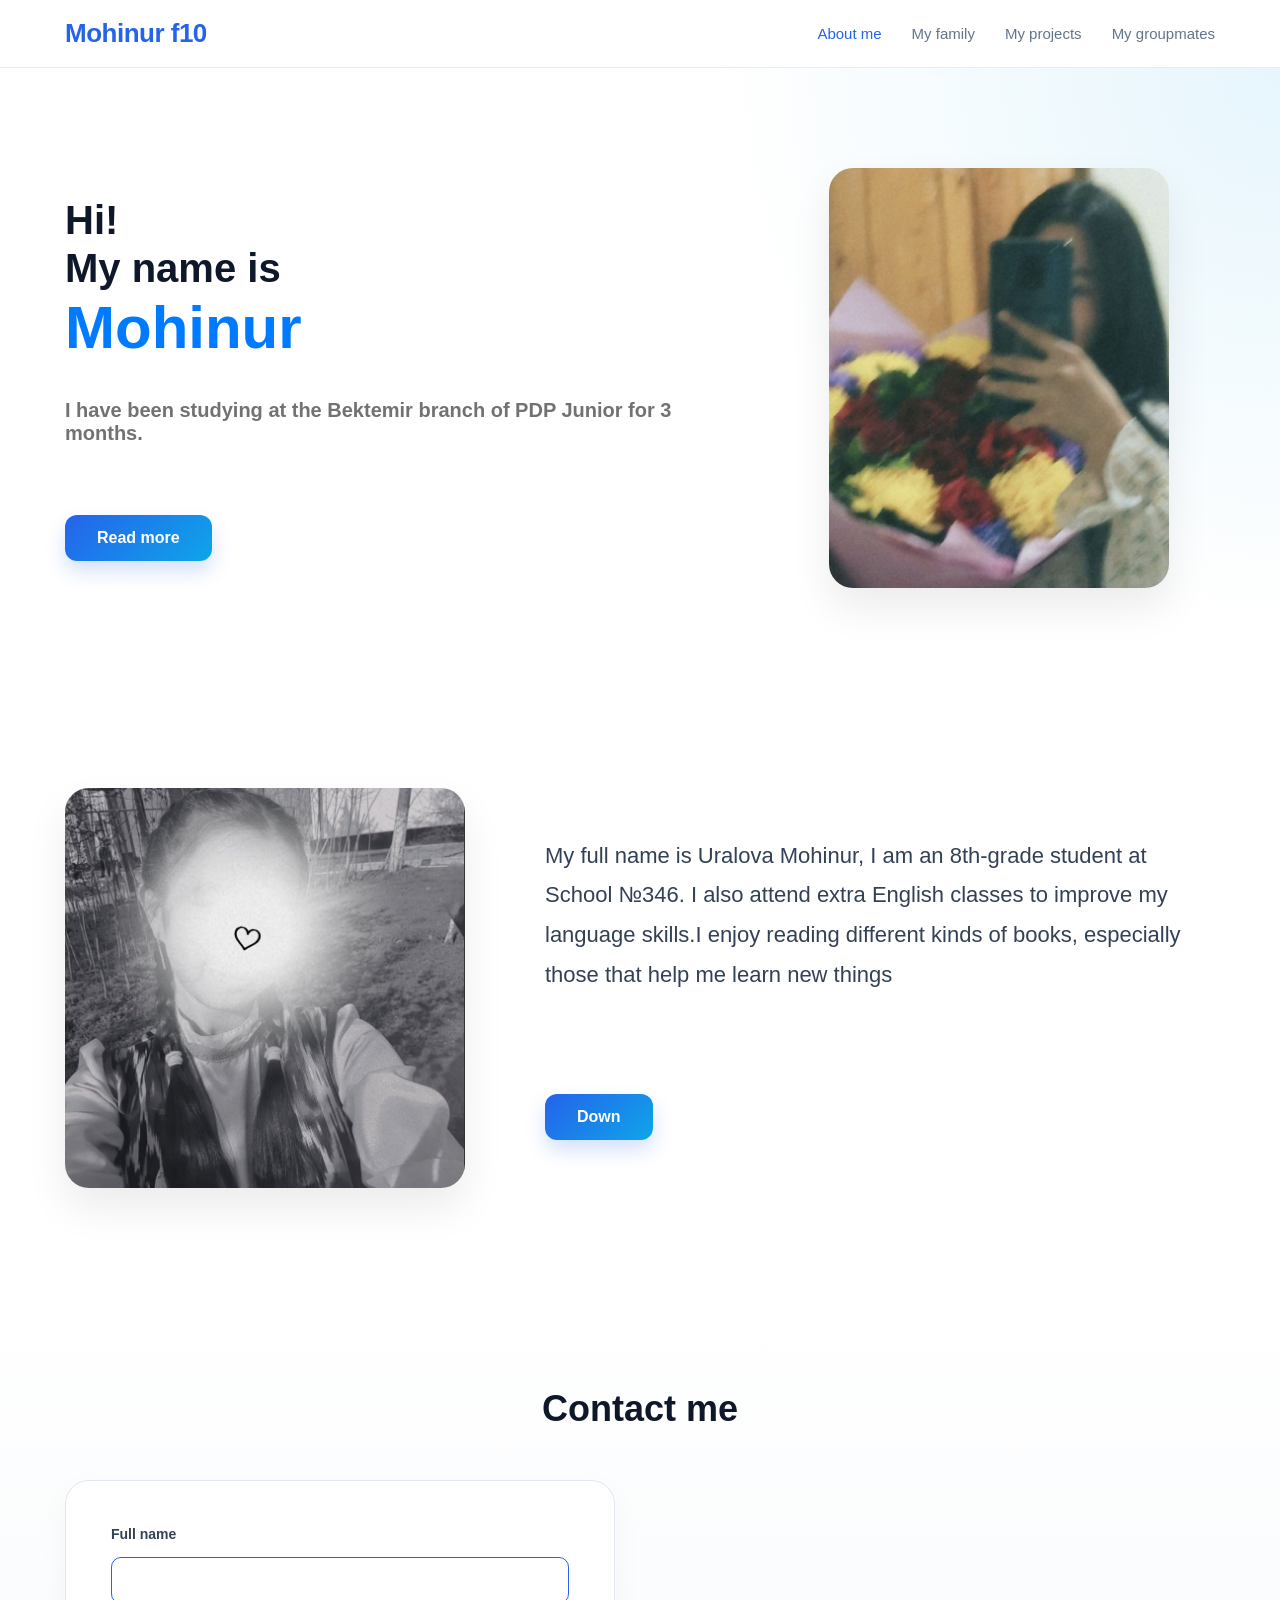
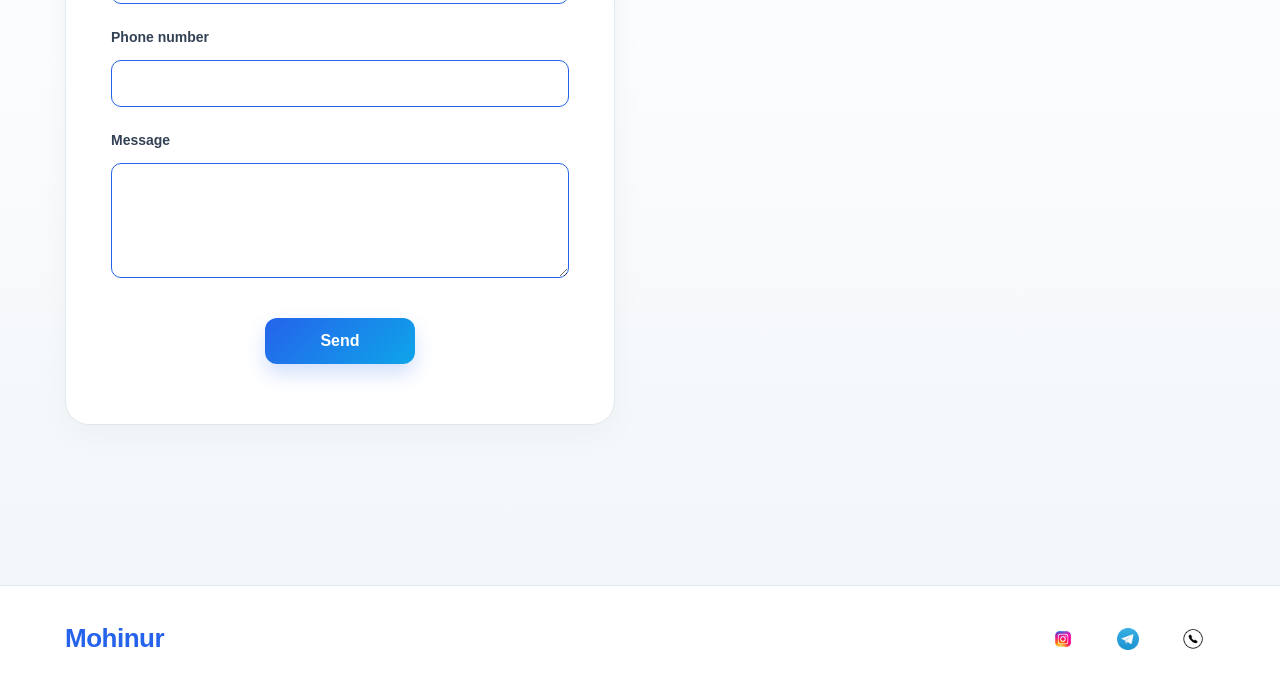
==== index.html @ f9b9dc51 "navar changed" ====
<!doctype html>
<html lang="en">
  <head>
    <meta charset="UTF-8" />
    <meta name="viewport" content="width=device-width, initial-scale=1.0" />
    <title>Portfolio</title>
    <link rel="stylesheet" href="style.css" />
  </head>
  <body>
    <header class="site-header">
      <div class="container">
        <div class="header-wrapper">
          <a class="logo-link" href="./index.html"> Mohinur f10</a>

          <nav class="navbar">
            <ul class="navbar-list">
              <li class="navbar-item">
                <a class="navbar-link active" href="./index.html"> About me </a>
              </li>
              <li class="navbar-item">
                <a class="navbar-link" href="./family.html"> My family </a>
              </li>
              <li class="navbar-item">
                <a class="navbar-link" href="./project.html">My projects</a>
              </li>
              <li class="navbar-item">
                <a class="navbar-link" href="./groupmates.html">
                  My groupmates
                </a>
              </li>
            </ul>
          </nav>
        </div>
      </div>
    </header>
    <main>
      <section class="aboutme">
        <div class="container">
          <div class="aboutme-wrapper">
            <div class="aboutme-text-wrapper">
              <h1 class="aboutme-title">
                Hi! <br />
                My name is
                <br />
                <span class="aboutme-span"> Mohinur </span>
              </h1>

              <p class="aboutme-desc">
                I have been studying at the Bektemir branch of PDP Junior for 3
                months.
              </p>

              <button class="btn">Read more</button>
            </div>

            <div class="img-box">
              <img class="aboutme-img" src="./images/me.jpg" alt="" />
            </div>
          </div>
        </div>
      </section>
      <section class="more" id="more">
        <div class="container">
          <div class="more-wrapper">
            <img class="more-img" src="./images/mee.png" alt="" />

            <div class="more-texts-wrapper">
              <h2 class="more-title">
                My full name is Uralova Mohinur, I am an 8th-grade student at
                School №346. I also attend extra English classes to improve my
                language skills.I enjoy reading different kinds of books,
                especially those that help me learn new things
              </h2>

              <button class="btn">Down</button>
            </div>
          </div>
        </div>
      </section>
      <section class="data" id="data">
        <center><h2 class="title">Contact me</h2></center>
        <div class="container">
          <div class="data-box">
            <form class="data-form" action="">
              <label for="name">Full name</label>
              <input type="text" />
              <label for="">Phone number</label>
              <input type="tel" />
              <label for="">Message</label>
              <textarea name="" id="" rows="5"></textarea>
              <button class="data-btn">Send</button>
            </form>
          </div>
          <div class="map">
            <iframe
              src="https://www.google.com/maps/embed?pb=!1m14!1m12!1m3!1d320.92900753193686!2d69.33522378059914!3d41.2270824944176!2m3!1f0!2f0!3f0!3m2!1i1024!2i768!4f13.1!5e0!3m2!1sen!2s!4v1778840608033!5m2!1sen!2s"
              width="600"
              height="450"
              style="border: 0"
              allowfullscreen=""
              loading="lazy"
              referrerpolicy="no-referrer-when-downgrade"
            ></iframe>
          </div>
        </div>
      </section>
      <footer>
        <div class="container">
          <div class="footer-wrapper">
            <a class="logo-link" href="./index.html"> Mohinur </a>

            <div class="social-box">
              <a href="index.html">
                <img src="./images/insta.png" alt="" />
              </a>

              <a href="index.html">
                <img src="./images/tg.png" alt="" />
              </a>

              <a href="index.html">
                <img src="./images/tel.png" alt="" />
              </a>
            </div>
          </div>
        </div>
      </footer>
    </main>
  </body>
</html>
---- style.css ----
* {
  margin: 0;
  padding: 0;
  box-sizing: border-box;
  font-family: Verdana, Geneva, Tahoma, sans-serif;
}
.container {
  max-width: 1200px;
  margin: 0 auto;
  padding: 0 25px;
}
.site-header {
  background-color: #ffffff; 
  position: sticky;
  top: 0;
  z-index: 1000;
  border-bottom: 1px solid rgba(226, 232, 240, 0.8);
}

.header-wrapper {
  display: flex;
  justify-content: space-between;
  align-items: center;
  padding: 18px 0;
}
.logo-link {
  font-size: 26px;
  font-weight: 700;
  color: #2563eb;
  text-decoration: none;
  letter-spacing: -0.5px;
}

.navbar-list {
  display: flex;
  list-style: none;
  gap: 30px;
}

.navbar-link {
  text-decoration: none;
  color: #64748b;
  font-weight: 500;
  font-size: 15px;
  transition: all 0.3s ease;
  position: relative;
  padding: 5px 0;
}

.navbar-link:hover,
.navbar-link.active {
  color: #2563eb;
}
.navbar-link::after {
  position: absolute;
  width: 0;
  height: 2px;
  bottom: 0;
  left: 0;
  background-color: #2563eb;
  transition: width 0.3s ease;
}

.navbar-link:hover::after,
.navbar-link.active::after {
  width: 100%;
}
.aboutme {
  padding: 100px 0;
  background: radial-gradient(
    circle at top right,
    rgba(14, 165, 233, 0.1),
    transparent 40%
  );
}
.aboutme-wrapper {
  display: flex;
  align-items: center;
  justify-content: space-between;
  gap: 70px;
}
.aboutme-text-wrapper {
  flex: 1.2;
}
.aboutme-title {
  font-size: 40px;
  font-weight: 700;
  line-height: 1.2;
  color: #0f172a;
  margin-bottom: 35px;
}
.aboutme-span {
  margin-top: 15px;
  color: #007bff;
  font-size: 60px;
  font-family: "Bebas Neue", sans-serif;
}
.aboutme-desc {
  font-size: 20px;
  font-weight: 600;
  color: rgb(116, 113, 113);
}
.btn {
  display: inline-block;
  background: linear-gradient(135deg, #2563eb, #0ea5e9, #0f172a);
  background-size: 200% 200%;
  color: #ffffff;
  padding: 14px 32px;
  text-decoration: none;
  border-radius: 12px;
  font-weight: 600;
  font-size: 16px;
  border: none;
  cursor: pointer;
  box-shadow: 0 10px 20px rgba(37, 99, 235, 0.2);
  transition: all 0.3s ease;
  margin-top: 70px;
}
.btn:hover {
  background-position: right center;
  color: #5383f3;
  box-shadow: 0 4px 15px rgba(252, 0, 255, 0.3);
  animation-name: gradientFlow;
  animation-duration: 3s;
  animation-timing-function: ease;
  animation-iteration-count: infinite;
}
@keyframes gradientFlow {
  0% {
    background-position: 0% 50%;
  }
  50% {
    background-position: 100% 50%;
  }
  100% {
    background-position: 0% 50%;
  }
}
.img-box {
  flex: 0.8;
  position: relative;
  display: flex;
  justify-content: center;
}
.aboutme-img {
  width: 340px;
  height: 420px;
  object-fit: cover;
  border-radius: 24px;
  box-shadow: 0 20px 40px rgba(0, 0, 0, 0.08);
  transition: 0.3s;
}
.aboutme-img:hover {
  background-position: right center;
  box-shadow: 0 4px 15px #1c4876;
  animation-name: img;
  animation-duration: 3s;
  animation-timing-function: ease;
  animation-iteration-count: infinite;
}
.more {
  padding: 100px 0;
  background-color: #ffffff;
}

.more-wrapper {
  display: flex;
  align-items: center;
  gap: 80px;
}

.more-img {
  width: 400px;
  height: 400px;
  object-fit: cover;
  border-radius: 24px;
  box-shadow: 0 20px 40px rgba(0, 0, 0, 0.08);
  transition: 0.3s;
}
.more-img:hover {
  background-position: right center;
  box-shadow: 0 4px 15px #021f3e;
}

.more-texts-wrapper {
  flex: 1;
}

.more-title {
  font-size: 22px;
  font-weight: 500;
  color: #334155;
  line-height: 1.8;
  margin-bottom: 30px;
}
.data .container {
  display: flex;
  justify-content: space-between;
  align-items: flex-start;
  gap: 40px;
}
.data-box {
  flex: 1;
  margin: 0;
  max-width: 550px;
  margin: 0 auto 60px auto;
  background: #ffffffff;
  padding: 45px;
  border-radius: 24px;
  box-shadow: 0 10px 30px rgba(15, 23, 42, 0.04);
  border: 1px solid #e2e8f0;
}
.map {
  flex: 1;
  width: 100%;
  margin-top: 20px;
}
.map iframe {
  width: 100%;
  height: 450px;
  border-radius: 15px;
}
.data {
  padding: 100px 0;
  background: linear-gradient(180deg, #ffffff, #f3f7fa);
}
.title {
  align-items: center;
  font-size: 36px;
  font-weight: 700;
  color: #0f172a;
  margin-bottom: 50px;
}
.data-form {
  display: flex;
  flex-direction: column;
  gap: 25px;
}
.data-form label {
  font-weight: 600;
  font-size: 14px;
  color: #334155;
  margin-bottom: -10px;
}
.data-form textarea {
  padding: 14px 18px;
  outline: none;
  font-size: 15px;
  border-radius: 10px;
  border: 1px solid #2563eb;
}
.data-form input {
  padding: 14px 18px;
  outline: none;
  font-size: 15px;
  border-radius: 10px;
  border: 1px solid #2563eb;
  transition: all 0.3s ease;
}
.data-form input:focus,
.data-form textarea:focus {
  border-color: #2563eb;
  background-color: #ffffff;
  box-shadow: 0 0 0 4px rgba(37, 99, 235, 0.1);
}
.data-btn {
  display: inline-block;
  background: linear-gradient(135deg, #2563eb, #0ea5e9, #0f172a);
  background-size: 200% 200%;
  color: #ffffff;
  padding: 14px 32px;
  text-decoration: none;
  border-radius: 12px;
  font-weight: 600;
  font-size: 16px;
  border: none;
  cursor: pointer;
  box-shadow: 0 10px 20px rgba(37, 99, 235, 0.2);
  transition: all 0.3s ease;
  width: 150px;
  margin: 15px auto;
}
.data-btn:hover {
  background-position: right center;
  color: #5383f3;
  box-shadow: 0 4px 15px rgba(252, 0, 255, 0.3);
  animation-name: gradientFlow;
  animation-duration: 3s;
  animation-timing-function: ease;
  animation-iteration-count: infinite;
}
@keyframes gradientFlow {
  0% {
    background-position: 0% 50%;
  }
  50% {
    background-position: 100% 50%;
  }
  100% {
    background-position: 0% 50%;
  }
}
footer {
  background-color: #ffffff;
  border-top: 1px solid #e2e8f0;
  padding: 30px 0;
}
.footer-wrapper {
  display: flex;
  justify-content: space-between;
  align-items: center;
}
.social-box {
  display: flex;
  gap: 20px;
}
.social-box a {
  display: flex;
  align-items: center;
  justify-content: center;
  width: 45px;
  height: 45px;
  transition: 0.3s;
  
}
.social-box a:hover {
  transform: scale(1.5);
}
.social-box img {
  width: 22px;
  height: 22px;
}
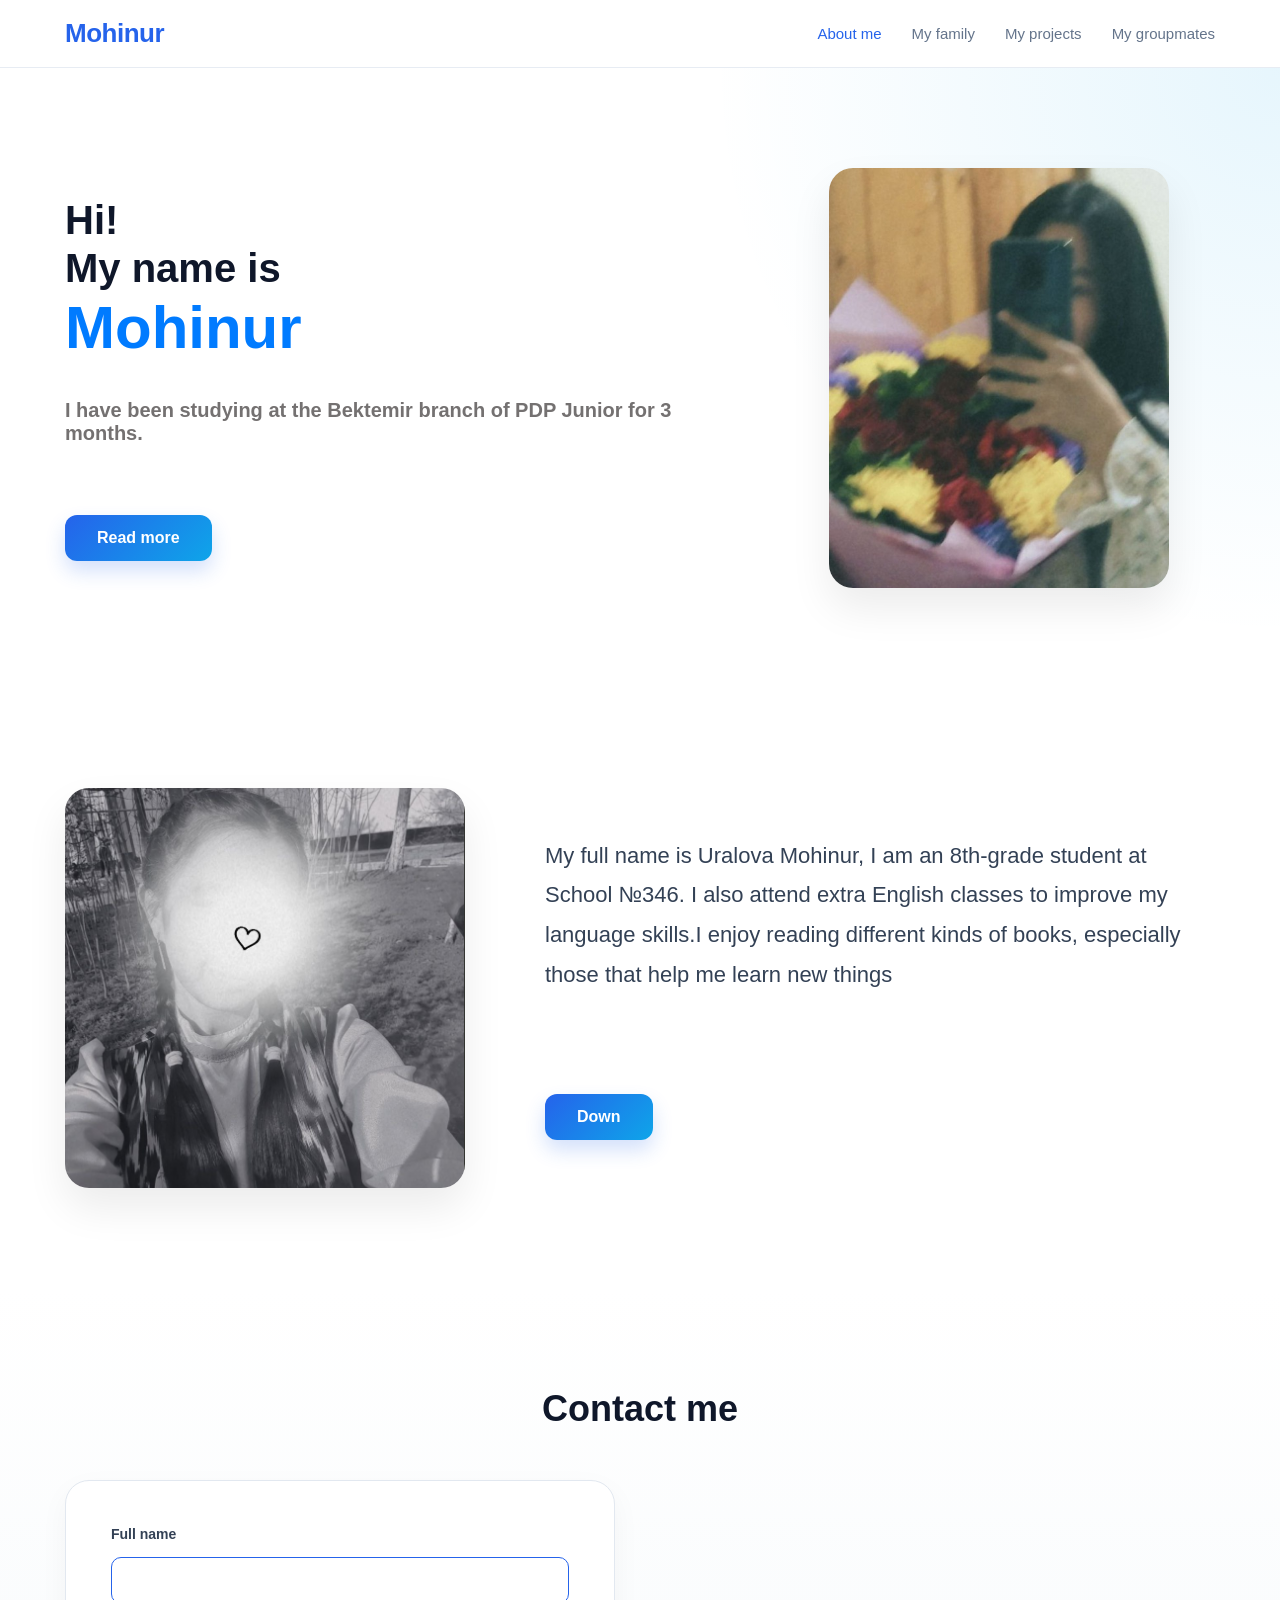
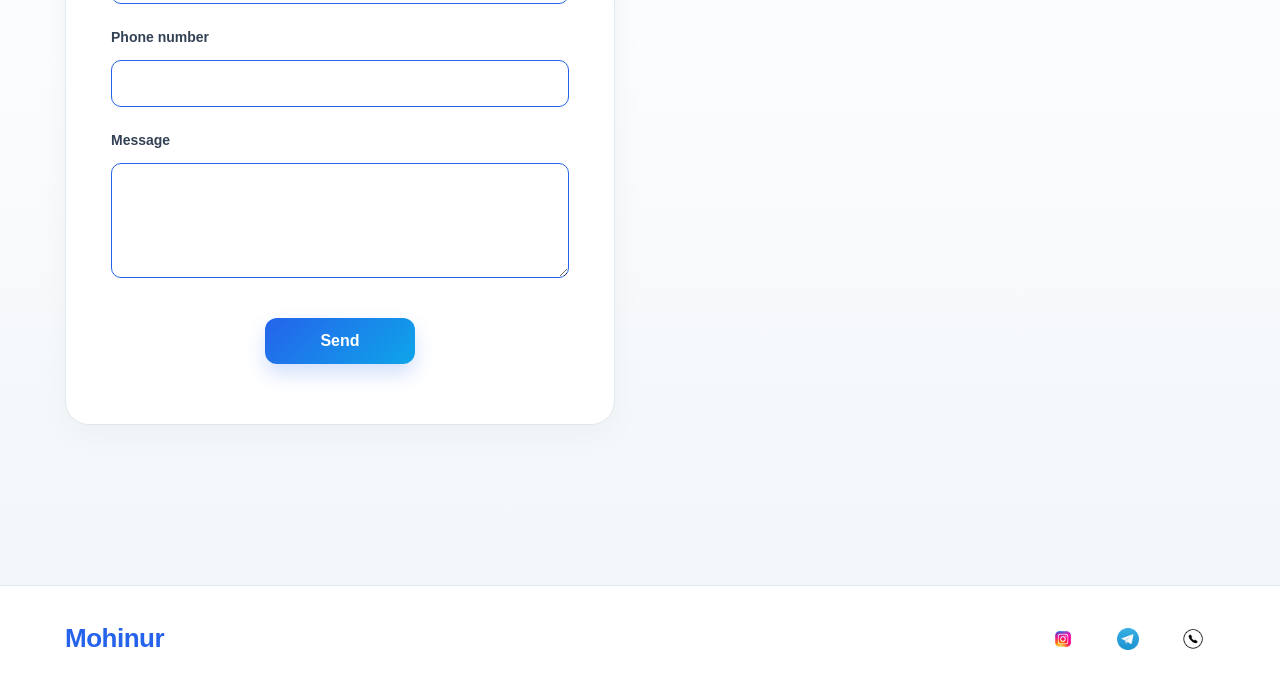
==== commit 3ad2148d: "changed" ====
--- a/index.html
+++ b/index.html
@@ -10,7 +10,7 @@
     <header class="site-header">
       <div class="container">
         <div class="header-wrapper">
-          <a class="logo-link" href="./index.html"> Mohinur f10</a>
+          <a class="logo-link" href="./index.html"> Mohinur</a>
 
           <nav class="navbar">
             <ul class="navbar-list">
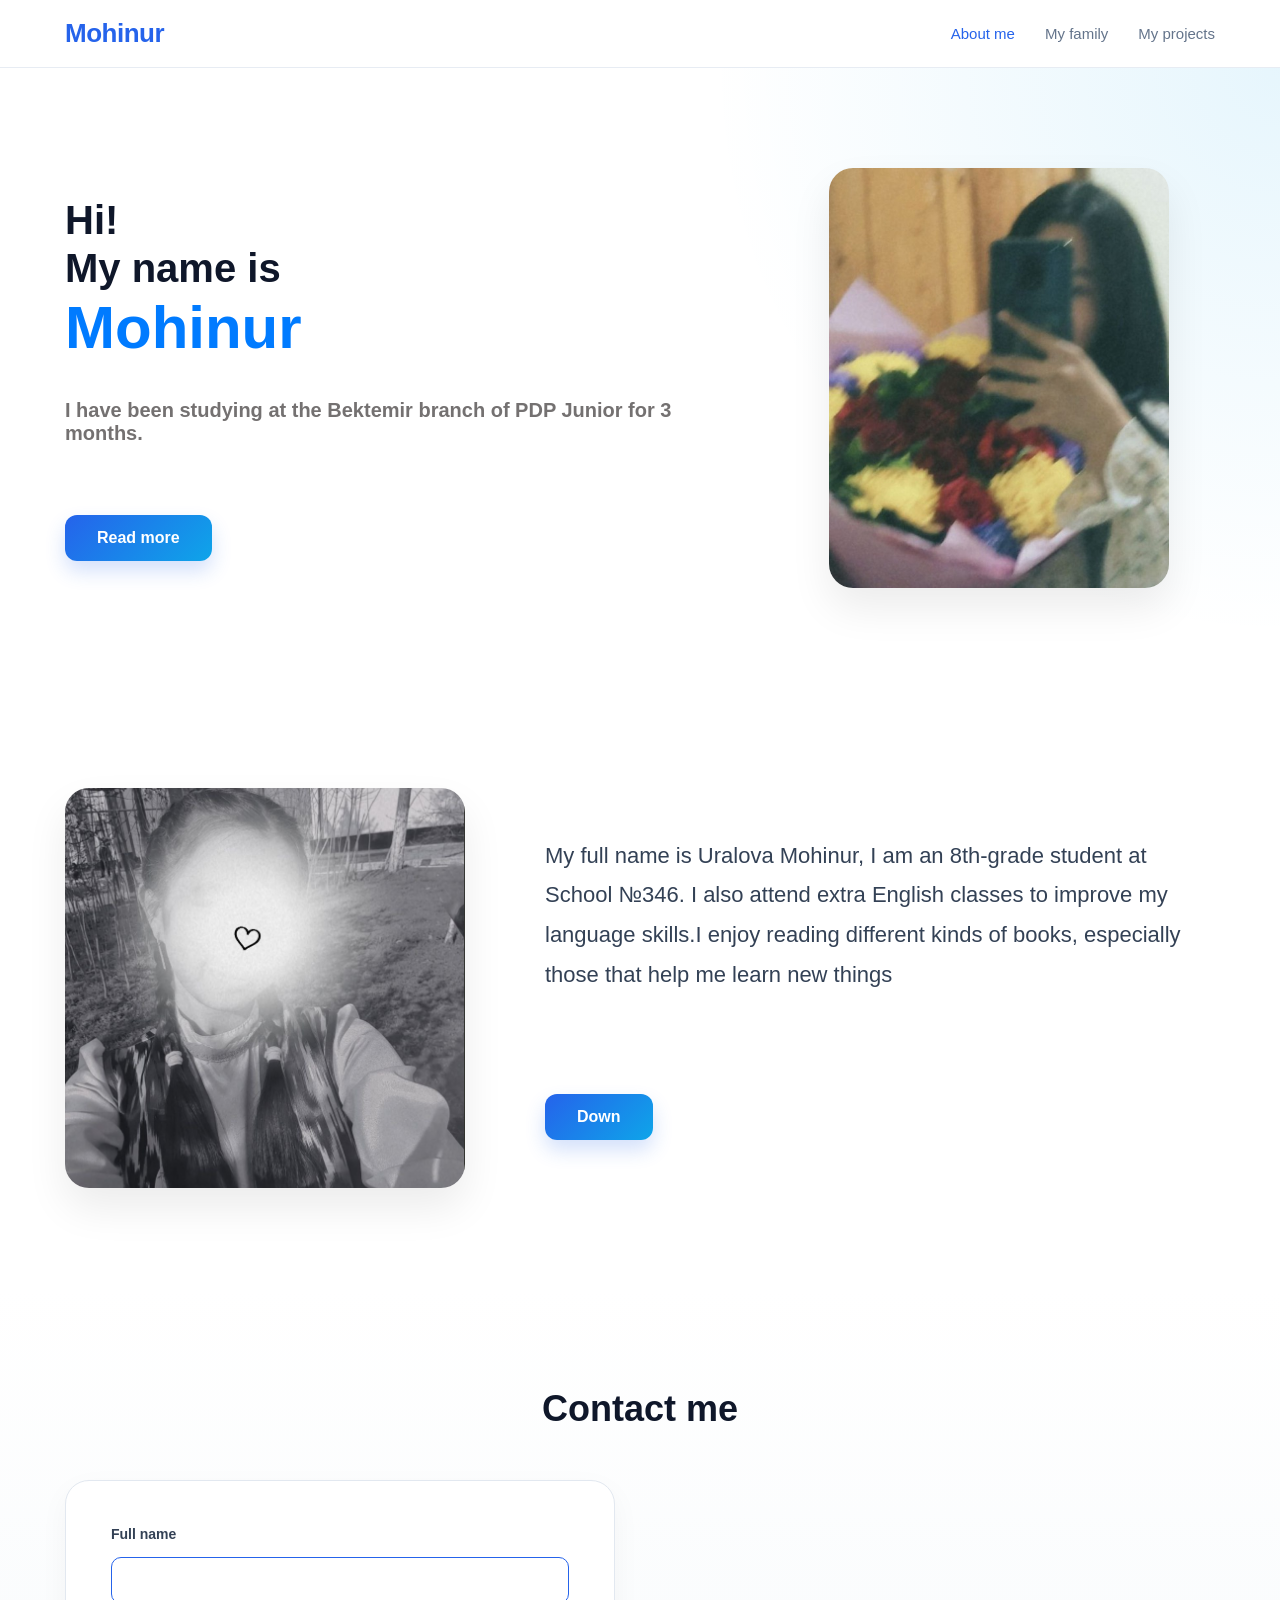
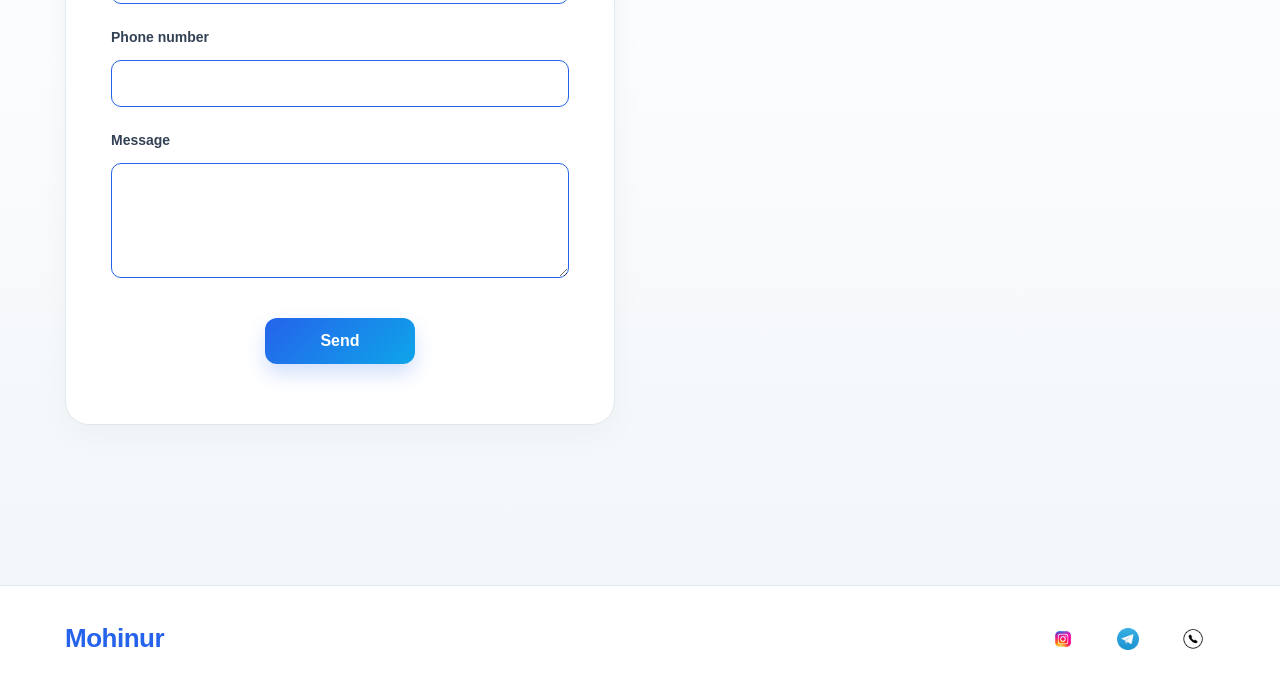
==== commit c737a6b2: "li and a changed" ====
--- a/index.html
+++ b/index.html
@@ -22,11 +22,7 @@
               </li>
               <li class="navbar-item">
                 <a class="navbar-link" href="./project.html">My projects</a>
-              </li>
-              <li class="navbar-item">
-                <a class="navbar-link" href="./groupmates.html">
-                  My groupmates
-                </a>
+             
               </li>
             </ul>
           </nav>
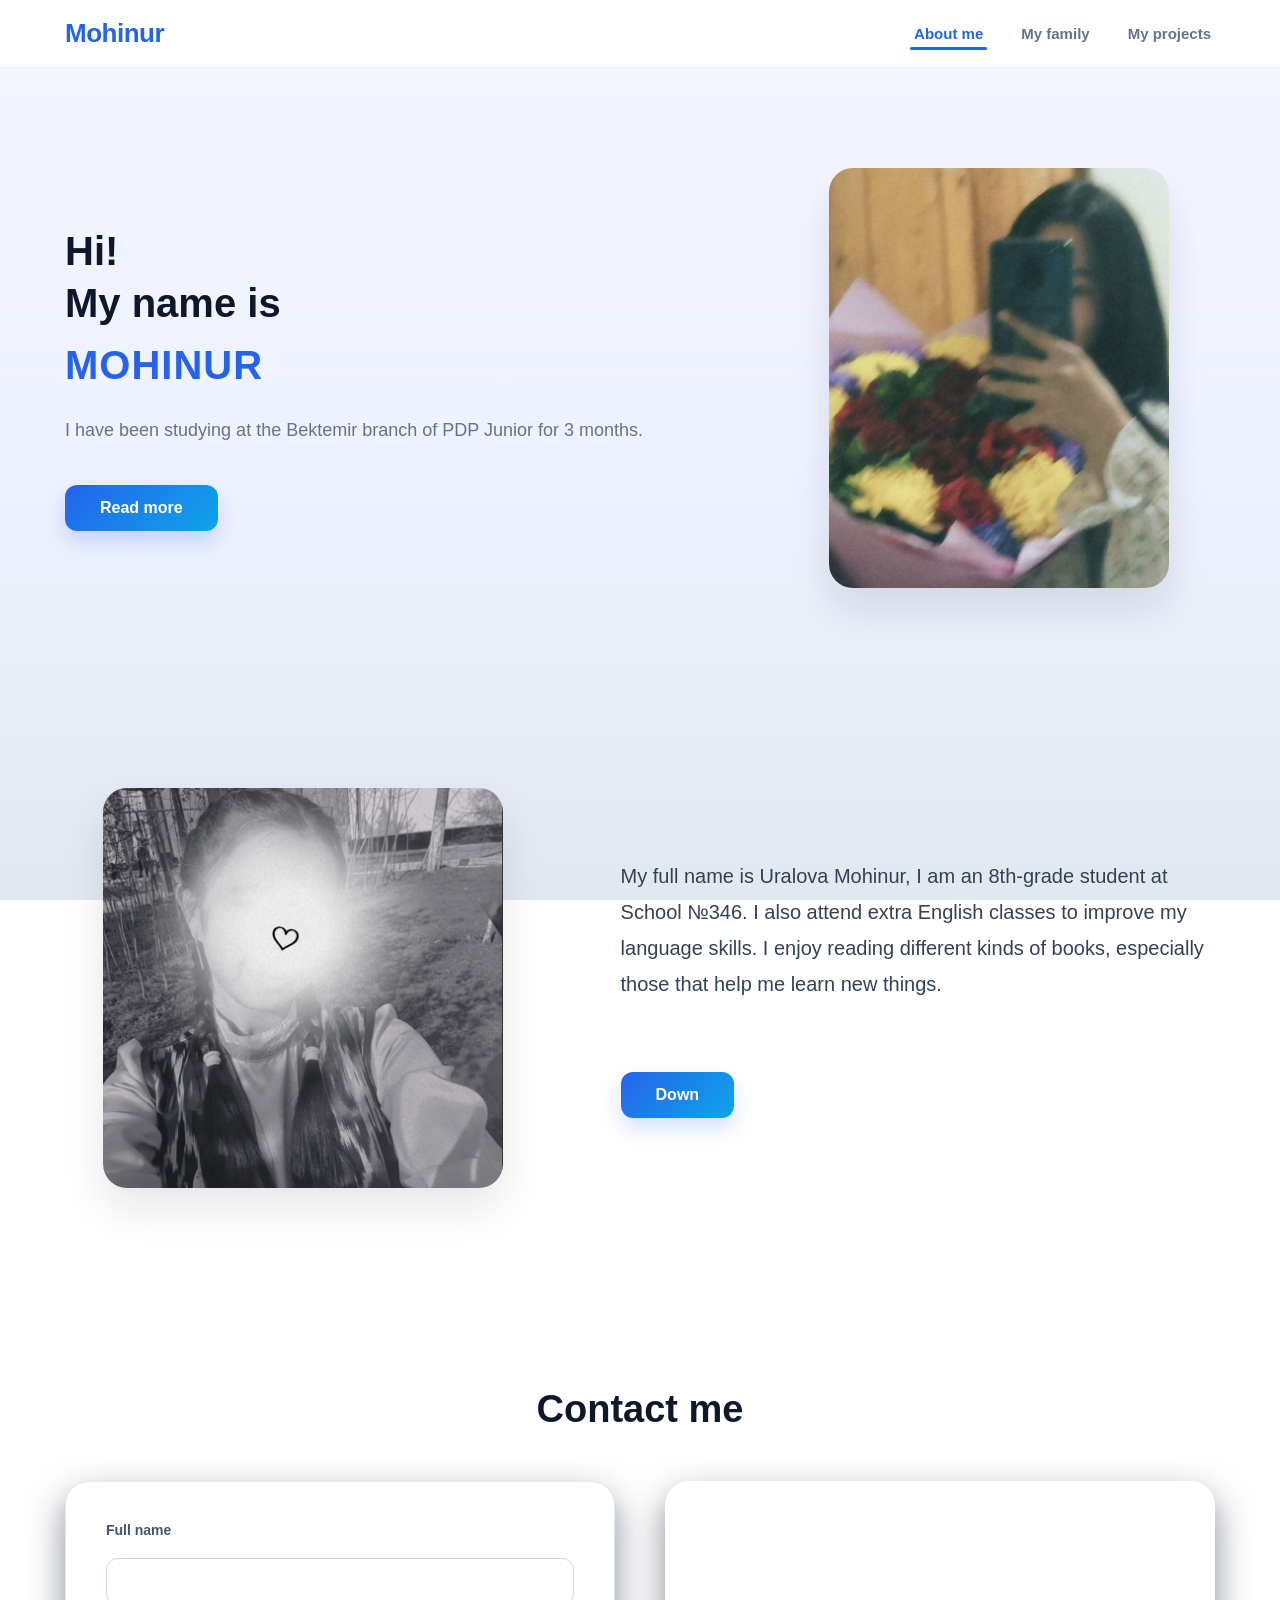
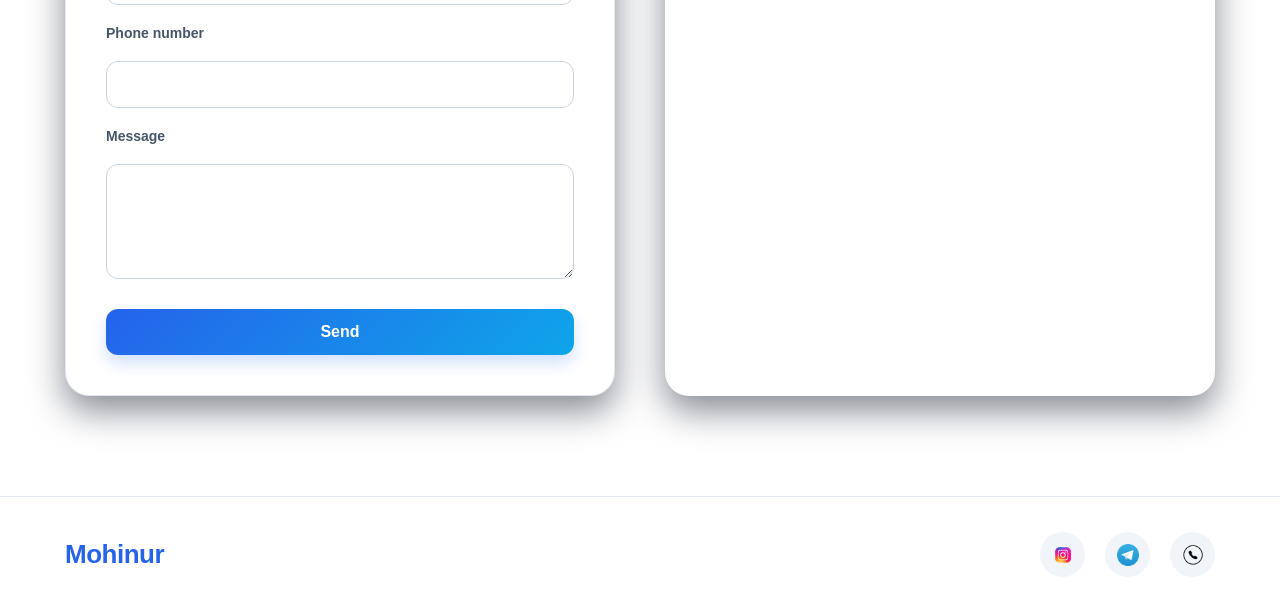
==== commit 0b5da997: "html and css changed" ====
--- a/index.html
+++ b/index.html
@@ -1,97 +1,96 @@
-<!doctype html>
+<!DOCTYPE html>
 <html lang="en">
   <head>
     <meta charset="UTF-8" />
     <meta name="viewport" content="width=device-width, initial-scale=1.0" />
     <title>Portfolio</title>
+    <link rel="stylesheet" href="https://unpkg.com/aos@next/dist/aos.css" />
     <link rel="stylesheet" href="style.css" />
   </head>
   <body>
     <header class="site-header">
       <div class="container">
         <div class="header-wrapper">
-          <a class="logo-link" href="./index.html"> Mohinur</a>
+          <a class="logo-link" href="./index.html">Mohinur</a>
 
           <nav class="navbar">
             <ul class="navbar-list">
               <li class="navbar-item">
-                <a class="navbar-link active" href="./index.html"> About me </a>
+                <a class="navbar-link active" href="./index.html">About me</a>
               </li>
               <li class="navbar-item">
-                <a class="navbar-link" href="./family.html"> My family </a>
+                <a class="navbar-link" href="./family.html">My family</a>
               </li>
               <li class="navbar-item">
                 <a class="navbar-link" href="./project.html">My projects</a>
-             
               </li>
             </ul>
           </nav>
         </div>
       </div>
     </header>
+
     <main>
       <section class="aboutme">
         <div class="container">
           <div class="aboutme-wrapper">
-            <div class="aboutme-text-wrapper">
+            <div class="aboutme-text-wrapper" data-aos="fade-right" data-aos-duration="1000">
               <h1 class="aboutme-title">
                 Hi! <br />
                 My name is
                 <br />
-                <span class="aboutme-span"> Mohinur </span>
+                <span class="aboutme-span">Mohinur</span>
               </h1>
-
               <p class="aboutme-desc">
-                I have been studying at the Bektemir branch of PDP Junior for 3
-                months.
+                I have been studying at the Bektemir branch of PDP Junior for 3 months.
               </p>
-
-              <button class="btn">Read more</button>
+              <a href="#more" class="btn">Read more</a>
             </div>
 
-            <div class="img-box">
-              <img class="aboutme-img" src="./images/me.jpg" alt="" />
+            <div class="img-box" data-aos="fade-left" data-aos-duration="1000">
+              <img class="aboutme-img" src="./images/me.jpg" alt="Mohinur" />
             </div>
           </div>
         </div>
       </section>
+
       <section class="more" id="more">
         <div class="container">
           <div class="more-wrapper">
-            <img class="more-img" src="./images/mee.png" alt="" />
+            <div class="img-box" data-aos="zoom-in" data-aos-duration="1000">
+              <img class="more-img" src="./images/mee.png" alt="More about me" />
+            </div>
 
-            <div class="more-texts-wrapper">
+            <div class="more-texts-wrapper" data-aos="fade-left" data-aos-duration="1000">
               <h2 class="more-title">
                 My full name is Uralova Mohinur, I am an 8th-grade student at
                 School №346. I also attend extra English classes to improve my
-                language skills.I enjoy reading different kinds of books,
-                especially those that help me learn new things
+                language skills. I enjoy reading different kinds of books,
+                especially those that help me learn new things.
               </h2>
-
-              <button class="btn">Down</button>
+              <a href="#data" class="btn">Down</a>
             </div>
           </div>
         </div>
       </section>
+
       <section class="data" id="data">
-        <center><h2 class="title">Contact me</h2></center>
+        <h2 class="title" data-aos="fade-up">Contact me</h2>
         <div class="container">
-          <div class="data-box">
+          <div class="data-box" data-aos="fade-up-right" data-aos-duration="1000">
             <form class="data-form" action="">
               <label for="name">Full name</label>
-              <input type="text" />
-              <label for="">Phone number</label>
-              <input type="tel" />
-              <label for="">Message</label>
-              <textarea name="" id="" rows="5"></textarea>
+              <input type="text" id="name" />
+              <label for="phone">Phone number</label>
+              <input type="tel" id="phone" />
+              <label for="msg">Message</label>
+              <textarea id="msg" rows="5"></textarea>
               <button class="data-btn">Send</button>
             </form>
           </div>
-          <div class="map">
+          <div class="map" data-aos="fade-up-left" data-aos-duration="1000">
             <iframe
               src="https://www.google.com/maps/embed?pb=!1m14!1m12!1m3!1d320.92900753193686!2d69.33522378059914!3d41.2270824944176!2m3!1f0!2f0!3f0!3m2!1i1024!2i768!4f13.1!5e0!3m2!1sen!2s!4v1778840608033!5m2!1sen!2s"
-              width="600"
-              height="450"
               style="border: 0"
               allowfullscreen=""
               loading="lazy"
@@ -100,27 +99,26 @@
           </div>
         </div>
       </section>
+
       <footer>
         <div class="container">
           <div class="footer-wrapper">
-            <a class="logo-link" href="./index.html"> Mohinur </a>
-
+            <a class="logo-link" href="./index.html">Mohinur</a>
             <div class="social-box">
-              <a href="index.html">
-                <img src="./images/insta.png" alt="" />
-              </a>
-
-              <a href="index.html">
-                <img src="./images/tg.png" alt="" />
-              </a>
-
-              <a href="index.html">
-                <img src="./images/tel.png" alt="" />
-              </a>
+              <a href="index.html"><img src="./images/insta.png" alt="Instagram" /></a>
+              <a href="https://t.me/mohinur619"><img src="./images/tg.png" alt="Telegram" /></a>
+              <a href="index.html"><img src="./images/tel.png" alt="Phone" /></a>
             </div>
           </div>
         </div>
       </footer>
     </main>
+
+    <script src="https://unpkg.com/aos@next/dist/aos.js"></script>
+    <script>
+      AOS.init({
+        once: true // Animatsiya faqat bir marta, pastga tushganda ishlaydi
+      });
+    </script>
   </body>
-</html>
+</html>
--- a/style.css
+++ b/style.css
@@ -4,13 +4,23 @@
   box-sizing: border-box;
   font-family: Verdana, Geneva, Tahoma, sans-serif;
 }
+
+html {
+  scroll-behavior: smooth;
+  background: linear-gradient(180deg, #f4f7fe 0%, #eef2ff 50%, #e2e8f0 100%);
+  background-attachment: fixed;
+}
+
 .container {
   max-width: 1200px;
   margin: 0 auto;
   padding: 0 25px;
 }
+
+/* --- SITE HEADER & NAVBAR --- */
 .site-header {
-  background-color: #ffffff; 
+  background-color: rgba(255, 255, 255, 0.95);
+  backdrop-filter: blur(10px); /* Orqa fonni xira qilish (Glassmorphism) */
   position: sticky;
   top: 0;
   z-index: 1000;
@@ -23,12 +33,18 @@
   align-items: center;
   padding: 18px 0;
 }
+
 .logo-link {
   font-size: 26px;
   font-weight: 700;
   color: #2563eb;
   text-decoration: none;
   letter-spacing: -0.5px;
+  transition: transform 0.3s ease;
+}
+
+.logo-link:hover {
+  transform: scale(1.05);
 }
 
 .navbar-list {
@@ -37,27 +53,32 @@
   gap: 30px;
 }
 
+/* Navbar linklari to'g'rilangan va chiroyli holatga keltirildi */
 .navbar-link {
   text-decoration: none;
   color: #64748b;
-  font-weight: 500;
+  font-weight: 600;
   font-size: 15px;
-  transition: all 0.3s ease;
+  transition: color 0.3s ease;
   position: relative;
-  padding: 5px 0;
+  padding: 8px 4px;
 }
 
 .navbar-link:hover,
 .navbar-link.active {
-  color: #2563eb;
-}
+  color: #2563eb; /* Orqa fon o'rniga faqat harf rangi o'zgaradi */
+}
+
+/* Link tagidan chiquvchi chiziq animatsiyasi */
 .navbar-link::after {
+  content: "";
   position: absolute;
   width: 0;
-  height: 2px;
+  height: 3px;
   bottom: 0;
   left: 0;
   background-color: #2563eb;
+  border-radius: 2px;
   transition: width 0.3s ease;
 }
 
@@ -65,47 +86,56 @@
 .navbar-link.active::after {
   width: 100%;
 }
+
+/* --- ABOUT ME SECTION --- */
 .aboutme {
   padding: 100px 0;
-  background: radial-gradient(
-    circle at top right,
-    rgba(14, 165, 233, 0.1),
-    transparent 40%
-  );
-}
+  background: transparent;
+}
+
 .aboutme-wrapper {
   display: flex;
   align-items: center;
   justify-content: space-between;
   gap: 70px;
 }
+
 .aboutme-text-wrapper {
   flex: 1.2;
 }
+
 .aboutme-title {
   font-size: 40px;
   font-weight: 700;
-  line-height: 1.2;
+  line-height: 1.3;
   color: #0f172a;
-  margin-bottom: 35px;
-}
+  margin-bottom: 25px;
+}
+
 .aboutme-span {
-  margin-top: 15px;
-  color: #007bff;
-  font-size: 60px;
-  font-family: "Bebas Neue", sans-serif;
-}
+  display: inline-block;
+  margin-top: 10px;
+  color: #2563eb;
+  font-size: 40px;
+  font-weight: 800;
+  text-transform: uppercase;
+  letter-spacing: 1px;
+}
+
 .aboutme-desc {
-  font-size: 20px;
-  font-weight: 600;
-  color: rgb(116, 113, 113);
-}
+  font-size: 18px;
+  font-weight: 500;
+  color: #64748b;
+  line-height: 1.6;
+}
+
+/* --- BUTTONS --- */
 .btn {
   display: inline-block;
   background: linear-gradient(135deg, #2563eb, #0ea5e9, #0f172a);
   background-size: 200% 200%;
   color: #ffffff;
-  padding: 14px 32px;
+  padding: 14px 35px;
   text-decoration: none;
   border-radius: 12px;
   font-weight: 600;
@@ -113,73 +143,52 @@
   border: none;
   cursor: pointer;
   box-shadow: 0 10px 20px rgba(37, 99, 235, 0.2);
-  transition: all 0.3s ease;
-  margin-top: 70px;
-}
+  transition: all 0.4s ease;
+  margin-top: 40px;
+}
+
 .btn:hover {
   background-position: right center;
-  color: #5383f3;
-  box-shadow: 0 4px 15px rgba(252, 0, 255, 0.3);
-  animation-name: gradientFlow;
-  animation-duration: 3s;
-  animation-timing-function: ease;
-  animation-iteration-count: infinite;
-}
-@keyframes gradientFlow {
-  0% {
-    background-position: 0% 50%;
-  }
-  50% {
-    background-position: 100% 50%;
-  }
-  100% {
-    background-position: 0% 50%;
-  }
-}
+  transform: translateY(-4px); /* Tepaga bir oz ko'tariladi */
+  box-shadow: 0 15px 25px rgba(37, 99, 235, 0.4);
+}
+
+/* --- IMAGES WITH HOVER EFFECTS --- */
 .img-box {
   flex: 0.8;
-  position: relative;
   display: flex;
   justify-content: center;
 }
-.aboutme-img {
+
+.aboutme-img, .more-img {
   width: 340px;
   height: 420px;
   object-fit: cover;
   border-radius: 24px;
-  box-shadow: 0 20px 40px rgba(0, 0, 0, 0.08);
-  transition: 0.3s;
-}
-.aboutme-img:hover {
-  background-position: right center;
-  box-shadow: 0 4px 15px #1c4876;
-  animation-name: img;
-  animation-duration: 3s;
-  animation-timing-function: ease;
-  animation-iteration-count: infinite;
-}
-.more {
-  padding: 100px 0;
-  background-color: #ffffff;
-}
-
-.more-wrapper {
-  display: flex;
-  align-items: center;
-  gap: 80px;
+  box-shadow: 0 20px 40px rgba(15, 23, 42, 0.1);
+  transition: all 0.4s ease;
 }
 
 .more-img {
   width: 400px;
   height: 400px;
-  object-fit: cover;
-  border-radius: 24px;
-  box-shadow: 0 20px 40px rgba(0, 0, 0, 0.08);
-  transition: 0.3s;
-}
-.more-img:hover {
-  background-position: right center;
-  box-shadow: 0 4px 15px #021f3e;
+}
+
+.aboutme-img:hover, .more-img:hover {
+  transform: translateY(-10px) scale(1.02); /* Rasm tepaga yumshoq siljiydi */
+  box-shadow: 0 30px 50px rgba(37, 99, 235, 0.25);
+}
+
+/* --- MORE SECTION --- */
+.more {
+  padding: 100px 0;
+  background: transparent;
+}
+
+.more-wrapper {
+  display: flex;
+  align-items: center;
+  gap: 80px;
 }
 
 .more-texts-wrapper {
@@ -187,146 +196,167 @@
 }
 
 .more-title {
-  font-size: 22px;
+  font-size: 20px;
   font-weight: 500;
   color: #334155;
   line-height: 1.8;
   margin-bottom: 30px;
 }
-.data .container {
-  display: flex;
-  justify-content: space-between;
-  align-items: flex-start;
-  gap: 40px;
-}
-.data-box {
-  flex: 1;
-  margin: 0;
-  max-width: 550px;
-  margin: 0 auto 60px auto;
-  background: #ffffffff;
-  padding: 45px;
-  border-radius: 24px;
-  box-shadow: 0 10px 30px rgba(15, 23, 42, 0.04);
-  border: 1px solid #e2e8f0;
-}
-.map {
-  flex: 1;
-  width: 100%;
-  margin-top: 20px;
-}
-.map iframe {
-  width: 100%;
-  height: 450px;
-  border-radius: 15px;
-}
+
+/* --- CONTACT SECTION --- */
 .data {
   padding: 100px 0;
-  background: linear-gradient(180deg, #ffffff, #f3f7fa);
-}
+  background: transparent;
+}
+
 .title {
-  align-items: center;
-  font-size: 36px;
+  font-size: 38px;
   font-weight: 700;
   color: #0f172a;
   margin-bottom: 50px;
-}
+  text-align: center;
+  transition: color 0.3s ease;
+}
+
+.title:hover {
+  color: #2563eb;
+}
+
+.data .container {
+  display: flex;
+  justify-content: space-between;
+  align-items: stretch; /* Form va xarita balandligi teng bo'ladi */
+  gap: 50px;
+}
+
+.data-box {
+  flex: 1;
+  max-width: 550px;
+  background: #ffffff;
+  padding: 40px;
+  border-radius: 24px;
+  box-shadow: 0 15px 35px rgba(15, 23, 42, 0.5);
+  border: 1px solid #e2e8f0;
+  transition: transform 0.3s ease;
+}
+
+.data-box:hover {
+  transform: translateY(-5px);
+}
+
 .data-form {
   display: flex;
   flex-direction: column;
-  gap: 25px;
-}
+  gap: 20px;
+}
+
 .data-form label {
   font-weight: 600;
   font-size: 14px;
-  color: #334155;
-  margin-bottom: -10px;
-}
+  color: #475569;
+}
+
+.data-form input,
 .data-form textarea {
   padding: 14px 18px;
   outline: none;
   font-size: 15px;
-  border-radius: 10px;
-  border: 1px solid #2563eb;
-}
-.data-form input {
-  padding: 14px 18px;
-  outline: none;
-  font-size: 15px;
-  border-radius: 10px;
-  border: 1px solid #2563eb;
+  border-radius: 12px;
+  border: 1px solid #cbd5e1;
   transition: all 0.3s ease;
 }
+
 .data-form input:focus,
 .data-form textarea:focus {
   border-color: #2563eb;
-  background-color: #ffffff;
-  box-shadow: 0 0 0 4px rgba(37, 99, 235, 0.1);
-}
+  box-shadow: 0 0 0 4px rgba(37, 99, 235, 0.15);
+}
+
 .data-btn {
-  display: inline-block;
-  background: linear-gradient(135deg, #2563eb, #0ea5e9, #0f172a);
-  background-size: 200% 200%;
+  background: linear-gradient(135deg, #2563eb, #0ea5e9);
   color: #ffffff;
   padding: 14px 32px;
-  text-decoration: none;
   border-radius: 12px;
   font-weight: 600;
   font-size: 16px;
   border: none;
   cursor: pointer;
-  box-shadow: 0 10px 20px rgba(37, 99, 235, 0.2);
+  box-shadow: 0 8px 16px rgba(37, 99, 235, 0.2);
   transition: all 0.3s ease;
-  width: 150px;
-  margin: 15px auto;
-}
+  width: 100%; /* Tugma to'liq kenglikda chiroyli turadi */
+  margin-top: 10px;
+}
+
 .data-btn:hover {
-  background-position: right center;
-  color: #5383f3;
-  box-shadow: 0 4px 15px rgba(252, 0, 255, 0.3);
-  animation-name: gradientFlow;
-  animation-duration: 3s;
-  animation-timing-function: ease;
-  animation-iteration-count: infinite;
-}
-@keyframes gradientFlow {
-  0% {
-    background-position: 0% 50%;
-  }
-  50% {
-    background-position: 100% 50%;
-  }
-  100% {
-    background-position: 0% 50%;
-  }
-}
+  transform: translateY(-2px);
+  box-shadow: 0 12px 20px rgba(37, 99, 235, 0.3);
+}
+
+/* MAP */
+.map {
+  flex: 1;
+  border-radius: 24px;
+  overflow: hidden; /* Xarita burchaklarini yumaloq saqlash uchun */
+  box-shadow: 0 15px 35px rgba(15, 23, 42, 0.5);
+}
+
+.map iframe {
+  width: 100%;
+  height: 100%;
+  min-height: 450px;
+  border: 0;
+}
+
+/* --- FOOTER --- */
 footer {
   background-color: #ffffff;
   border-top: 1px solid #e2e8f0;
-  padding: 30px 0;
-}
+  padding: 35px 0;
+}
+
 .footer-wrapper {
   display: flex;
   justify-content: space-between;
   align-items: center;
 }
+
 .social-box {
   display: flex;
   gap: 20px;
 }
+
 .social-box a {
   display: flex;
   align-items: center;
   justify-content: center;
   width: 45px;
   height: 45px;
-  transition: 0.3s;
-  
-}
+  background-color: #f1f5f9;
+  border-radius: 50%;
+  transition: all 0.3s cubic-bezier(0.175, 0.885, 0.32, 1.275);
+}
+
 .social-box a:hover {
-  transform: scale(1.5);
-}
+  transform: scale(1.2) translateY(-3px);
+  background-color: #e2e8f0;
+}
+
 .social-box img {
   width: 22px;
   height: 22px;
 }
+
+/* --- RESPONSIVE DESIGN (Mobil moslashuvchanlik) --- */
+@media (max-width: 968px) {
+  .aboutme-wrapper, .more-wrapper, .data .container {
+    flex-direction: column;
+    text-align: center;
+    gap: 40px;
+  }
+  .img-box {
+    order: -1; /* Mobil ekranda rasmlar matndan oldin chiqadi */
+  }
+  .data-box {
+    max-width: 100%;
+  }
+}
